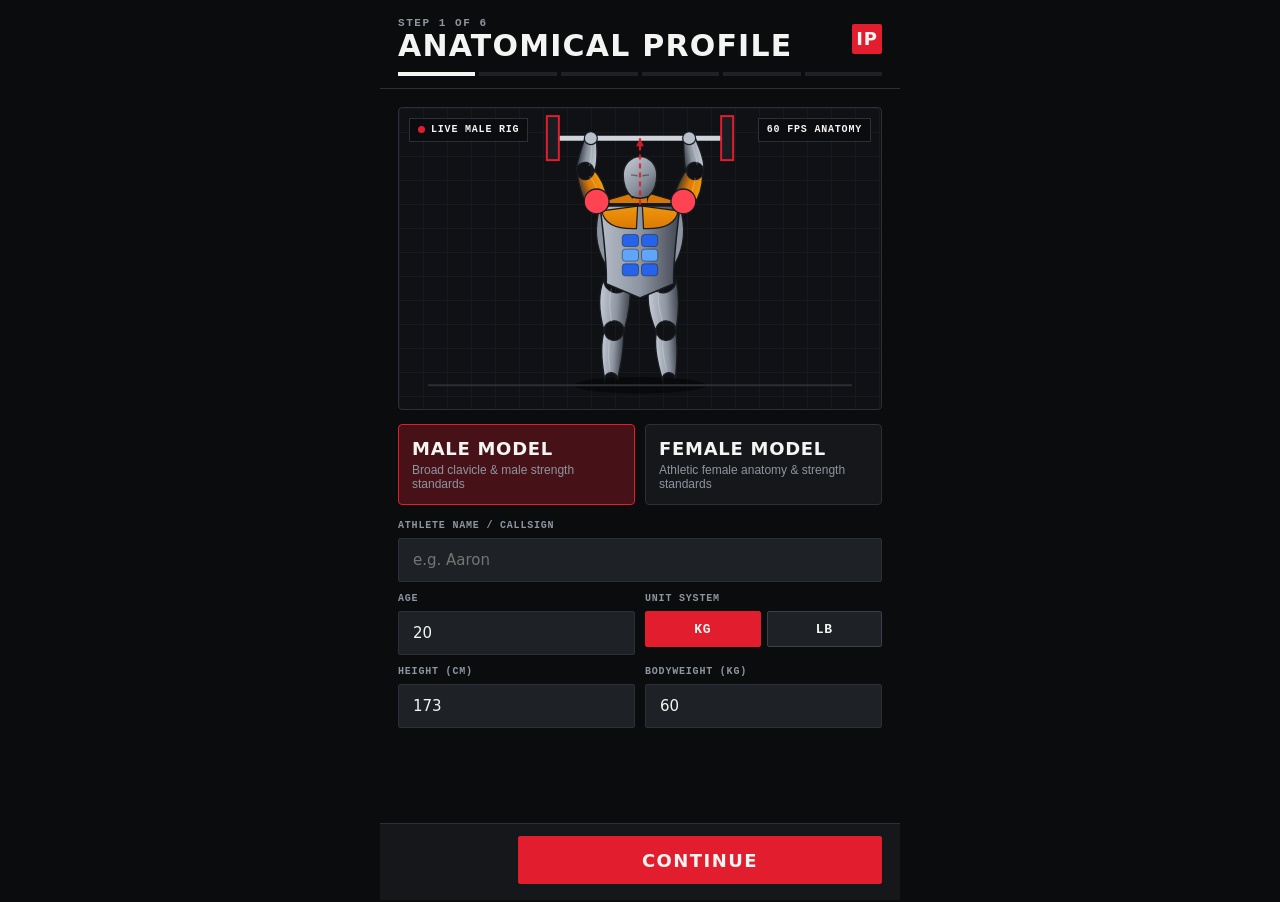
==== assets/www/index.html @ b3e3a9c7 "feat(v1.1.0): add GitHub Releases in-app OTA updater and unified version.json control" ====
<!DOCTYPE html>
<html lang="en">
<head>
  <meta charset="UTF-8" />
  <meta name="viewport" content="width=device-width, initial-scale=1.0, maximum-scale=1.0, user-scalable=no, viewport-fit=cover" />
  <meta name="theme-color" content="#0B0C0E" />
  <title>IronPulse — Strength Tutor &amp; Tracker</title>
  <link rel="stylesheet" href="css/tokens.css" />
  <link rel="stylesheet" href="css/animations.css" />
  <link rel="stylesheet" href="css/app.css" />
</head>
<body>
  <canvas id="fx-canvas"></canvas>

  <div id="pr-banner" class="pr-ignition-banner">
    <span>⚡ NEW PR IGNITED</span>
    <span id="pr-banner-detail" class="mono"></span>
  </div>

  <div id="app-shell">
    <header class="top-bar">
      <div class="brand-lockup">
        <div class="brand-mark">IP</div>
        <div>
          <div class="brand-title">IRONPULSE</div>
          <div class="brand-sub" id="top-discipline-label">CALIBRATING...</div>
        </div>
      </div>
      <div class="top-actions">
        <div class="sex-pill" aria-label="Anatomical Model Toggle">
          <button type="button" id="btn-model-male" class="active">MALE</button>
          <button type="button" id="btn-model-female">FEMALE</button>
        </div>
      </div>
    </header>

    <main id="main-view" class="view-enter"></main>

    <nav class="bottom-dock" aria-label="Primary Navigation">
      <button type="button" class="dock-btn btn-tactile active" data-tab="today">
        <svg viewBox="0 0 24 24"><rect x="3" y="4" width="18" height="17" rx="2"/><line x1="8" y1="2" x2="8" y2="6"/><line x1="16" y1="2" x2="16" y2="6"/><line x1="3" y1="10" x2="21" y2="10"/></svg>
        <span>TODAY</span>
      </button>
      <button type="button" class="dock-btn btn-tactile" data-tab="tutor">
        <svg viewBox="0 0 24 24"><circle cx="12" cy="5" r="2.5"/><path d="M6 10l6-1 6 1"/><path d="M12 9v6l-4 6"/><path d="M12 15l4 6"/></svg>
        <span>TUTOR</span>
      </button>
      <button type="button" class="dock-btn btn-tactile" data-tab="progress">
        <svg viewBox="0 0 24 24"><polyline points="3 17 9 11 13 15 21 7"/><polyline points="15 7 21 7 21 13"/></svg>
        <span>STATS</span>
      </button>
      <button type="button" class="dock-btn btn-tactile" data-tab="profile">
        <svg viewBox="0 0 24 24"><circle cx="12" cy="8" r="4"/><path d="M4 21c1.8-4 5-6 8-6s6.2 2 8 6"/></svg>
        <span>ATHLETE</span>
      </button>
    </nav>
  </div>

  <!-- First-Run 6-Step Athlete Calibration Onboarding -->
  <div id="onboarding-overlay" role="dialog" aria-modal="true">
    <div class="ob-header">
      <div style="display:flex;justify-content:space-between;align-items:center;">
        <div>
          <div class="h-kicker" id="ob-step-kicker">STEP 1 OF 6</div>
          <div class="h-display" id="ob-step-title">ANATOMICAL PROFILE</div>
        </div>
        <div class="brand-mark">IP</div>
      </div>
      <div class="ob-step-bar" id="ob-step-bar"></div>
    </div>
    <div class="ob-content" id="ob-content"></div>
    <div class="ob-footer">
      <button type="button" id="ob-back" class="btn btn-secondary btn-tactile" style="flex:0 0 110px;">BACK</button>
      <button type="button" id="ob-next" class="btn btn-primary btn-tactile" style="flex:1;">CONTINUE</button>
    </div>
  </div>

  <!-- Active Workout Focus Mode Overlay -->
  <div id="active-overlay" class="active-overlay" role="dialog" aria-modal="true">
    <div class="active-topbar">
      <div>
        <div class="h-kicker" id="active-session-kicker">ACTIVE SESSION</div>
        <div class="h-section" id="active-session-title">WORKOUT</div>
      </div>
      <div style="display:flex;align-items:center;gap:8px;">
        <span id="active-clock" class="mono" style="font-size:14px;font-weight:800;color:var(--ink-dim);">00:00</span>
        <button type="button" id="btn-finish-workout" class="btn btn-primary btn-sm btn-tactile">FINISH</button>
        <button type="button" id="btn-close-workout" class="btn btn-ghost btn-sm btn-tactile">EXIT</button>
      </div>
    </div>
    <div class="active-body" id="active-body"></div>
    <div class="rest-bar" id="rest-bar" style="display:none;">
      <div class="rest-progress" id="rest-progress" style="width:100%;"></div>
      <div>
        <div class="h-kicker">REST RECOVERY</div>
        <div id="rest-countdown" class="mono" style="font-size:24px;font-weight:900;color:var(--ink-chalk);">02:00</div>
      </div>
      <div style="display:flex;gap:6px;">
        <button type="button" id="btn-rest-minus" class="btn btn-secondary btn-sm btn-tactile">-15S</button>
        <button type="button" id="btn-rest-plus" class="btn btn-secondary btn-sm btn-tactile">+15S</button>
        <button type="button" id="btn-rest-skip" class="btn btn-primary btn-sm btn-tactile">SKIP</button>
      </div>
    </div>
  </div>

  <!-- Exercise Detail / Swap / Backup Bottom Sheet -->
  <div id="modal-backdrop" class="modal-backdrop" role="dialog" aria-modal="true">
    <div class="sheet-panel">
      <div class="sheet-head">
        <div>
          <div class="h-kicker" id="modal-kicker">TUTOR</div>
          <div class="h-section" id="modal-title">EXERCISE</div>
        </div>
        <button type="button" id="modal-close" class="btn btn-ghost btn-sm btn-tactile">CLOSE</button>
      </div>
      <div class="sheet-body" id="modal-body"></div>
    </div>
  </div>

  <!-- Session Complete Victory Screen -->
  <div id="victory-overlay" class="victory-overlay" role="dialog" aria-modal="true">
    <div class="victory-card">
      <div class="h-kicker" style="color:var(--signal-crimson);">SESSION LOCKED IN</div>
      <div class="h-display" id="victory-title" style="margin:4px 0 12px;">WORKOUT COMPLETE</div>
      <div class="stat-grid-3" id="victory-stats"></div>
      <div id="victory-prs" style="margin-bottom:14px;"></div>
      <button type="button" id="btn-victory-done" class="btn btn-primary btn-full btn-tactile">RETURN TO DASHBOARD</button>
    </div>
  </div>

  <!-- Modular Offline Engine Scripts (Zero External CDN Calls) -->
  <script src="js/data/exercises.js"></script>
  <script src="js/engine/progression.js"></script>
  <script src="js/engine/program-builder.js"></script>
  <script src="js/engine/kinematics.js"></script>
  <script src="js/engine/rig-renderer.js"></script>
  <script src="js/engine/bodymap.js"></script>
  <script src="js/engine/fx-engine.js"></script>
  <script src="js/engine/updater.js"></script>
  <script src="js/db.js"></script>
  <script src="js/app.js"></script>
</body>
</html>
---- assets/www/css/tokens.css ----
:root {
  /* Anti-Slop Flat Industrial Athletic Palette — Zero AI Gradients */
  --bg-iron: #0B0C0E;
  --bg-plate: #15171A;
  --bg-knurl: #1E2126;
  --bg-elevated: #23272E;
  --line-steel: #2B2F36;
  --line-strong: #3B4049;

  --ink-chalk: #F4F4F2;
  --ink-dim: #C7CBD1;
  --ink-slate: #8E95A0;
  --ink-muted: #5F6672;

  --signal-crimson: #E11D2E;
  --signal-crimson-dim: #461217;
  --signal-amber: #D97706;
  --signal-amber-dim: #3D260A;
  --signal-olive: #22C55E;
  --signal-olive-dim: #10331D;
  --signal-cobalt: #2563EB;
  --signal-cobalt-dim: #102145;

  /* Typography */
  --font-display: 'Barlow Condensed', 'Roboto Condensed', 'Arial Narrow', 'DIN Condensed', system-ui, sans-serif;
  --font-body: 'Inter', 'Roboto', system-ui, -apple-system, sans-serif;
  --font-mono: 'JetBrains Mono', 'Roboto Mono', ui-monospace, SFMono-Regular, monospace;

  /* Motion & Layout */
  --ease-spring: cubic-bezier(0.22, 1, 0.36, 1);
  --ease-snap: cubic-bezier(0.34, 1.4, 0.64, 1);
  --radius-xs: 2px;
  --radius-sm: 4px;
  --radius-md: 8px;
  --dock-h: 68px;
  --safe-top: env(safe-area-inset-top, 0px);
  --safe-bottom: env(safe-area-inset-bottom, 0px);
}
---- assets/www/css/animations.css ----
/* Smooth Mobile Transitions, Kinetic Recoil & Hype After-Effects */

@keyframes screenEnter {
  from {
    opacity: 0;
    transform: translate3d(0, 14px, 0);
  }
  to {
    opacity: 1;
    transform: translate3d(0, 0, 0);
  }
}

@keyframes cardStagger {
  from {
    opacity: 0;
    transform: translate3d(0, 12px, 0) scale(0.985);
  }
  to {
    opacity: 1;
    transform: translate3d(0, 0, 0) scale(1);
  }
}

@keyframes sheetSlideUp {
  from {
    transform: translate3d(0, 100%, 0);
  }
  to {
    transform: translate3d(0, 0, 0);
  }
}

@keyframes setStamp {
  0% { transform: scale(1); }
  35% { transform: scale(1.16); background: var(--signal-olive); border-color: var(--signal-olive); }
  100% { transform: scale(1); }
}

@keyframes prShock {
  0% { transform: scale(0.7) rotate(-4deg); opacity: 0; }
  45% { transform: scale(1.12) rotate(1deg); opacity: 1; }
  100% { transform: scale(1) rotate(0deg); opacity: 1; }
}

@keyframes screenRecoil {
  0%, 100% { transform: translate3d(0, 0, 0); }
  20% { transform: translate3d(-3px, 2px, 0); }
  45% { transform: translate3d(3px, -2px, 0); }
  70% { transform: translate3d(-2px, 1px, 0); }
}

@keyframes pulseDot {
  0%, 100% { opacity: 1; transform: scale(1); }
  50% { opacity: 0.45; transform: scale(0.75); }
}

@keyframes stripeMove {
  from { background-position: 0 0; }
  to { background-position: 28px 0; }
}

@keyframes bannerDrop {
  0% { transform: translate3d(-50%, -120%, 0) scale(0.92); opacity: 0; }
  18% { transform: translate3d(-50%, 0, 0) scale(1.03); opacity: 1; }
  26% { transform: translate3d(-50%, 0, 0) scale(1); opacity: 1; }
  84% { transform: translate3d(-50%, 0, 0) scale(1); opacity: 1; }
  100% { transform: translate3d(-50%, -115%, 0) scale(0.95); opacity: 0; }
}

@keyframes victoryPop {
  0% { opacity: 0; transform: scale(0.9) translateY(20px); }
  100% { opacity: 1; transform: scale(1) translateY(0); }
}

.view-enter {
  animation: screenEnter 280ms var(--ease-spring) both;
}

.stagger-item {
  animation: cardStagger 320ms var(--ease-spring) both;
}
.stagger-item:nth-child(2) { animation-delay: 45ms; }
.stagger-item:nth-child(3) { animation-delay: 90ms; }
.stagger-item:nth-child(4) { animation-delay: 135ms; }
.stagger-item:nth-child(5) { animation-delay: 180ms; }
.stagger-item:nth-child(6) { animation-delay: 225ms; }

.recoil-shake {
  animation: screenRecoil 240ms linear;
}

.btn-tactile {
  transition: transform 110ms var(--ease-spring), background-color 140ms ease, border-color 140ms ease;
  -webkit-tap-highlight-color: transparent;
}
.btn-tactile:active {
  transform: scale(0.96);
}

.set-row.just-completed .set-check {
  animation: setStamp 320ms var(--ease-snap);
}

.pr-tag {
  animation: prShock 360ms var(--ease-snap) both;
}

.live-dot {
  animation: pulseDot 1.4s ease-in-out infinite;
}

.pr-ignition-banner {
  position: fixed;
  top: calc(14px + var(--safe-top));
  left: 50%;
  transform: translate3d(-50%, -130%, 0);
  z-index: 950;
  background: var(--signal-amber);
  color: #0B0C0E;
  border: 2px solid var(--ink-chalk);
  padding: 10px 18px;
  font-family: var(--font-display);
  font-size: 20px;
  font-weight: 900;
  letter-spacing: 0.12em;
  text-transform: uppercase;
  white-space: nowrap;
  pointer-events: none;
  display: none;
}
.pr-ignition-banner.active {
  display: flex;
  align-items: center;
  gap: 10px;
  animation: bannerDrop 2200ms var(--ease-spring) forwards;
}

.sheet-panel {
  animation: sheetSlideUp 300ms var(--ease-spring) both;
}

.victory-card {
  animation: victoryPop 380ms var(--ease-spring) both;
}
---- assets/www/css/app.css ----
* {
  box-sizing: border-box;
  margin: 0;
  padding: 0;
  -webkit-tap-highlight-color: transparent;
  user-select: none;
}

input, textarea, select {
  user-select: text;
}

html, body {
  width: 100%;
  height: 100%;
  background: var(--bg-iron);
  color: var(--ink-chalk);
  font-family: var(--font-body);
  font-size: 15px;
  line-height: 1.4;
  overflow: hidden;
  touch-action: manipulation;
}

/* Fullscreen 60 FPS Kinetic FX Overlay */
#fx-canvas {
  position: fixed;
  inset: 0;
  width: 100%;
  height: 100%;
  pointer-events: none;
  z-index: 900;
}

/* App Shell */
#app-shell {
  position: relative;
  width: 100%;
  height: 100%;
  max-width: 520px;
  margin: 0 auto;
  display: flex;
  flex-direction: column;
  background: var(--bg-iron);
  border-left: 1px solid #16181D;
  border-right: 1px solid #16181D;
}

/* Top Telemetry Header */
.top-bar {
  flex: 0 0 auto;
  display: flex;
  align-items: center;
  justify-content: space-between;
  padding: calc(12px + var(--safe-top)) 16px 12px;
  background: var(--bg-iron);
  border-bottom: 1px solid var(--line-steel);
  z-index: 20;
}

.brand-lockup {
  display: flex;
  align-items: center;
  gap: 10px;
}

.brand-mark {
  width: 30px;
  height: 30px;
  background: var(--signal-crimson);
  color: var(--ink-chalk);
  display: grid;
  place-items: center;
  font-family: var(--font-display);
  font-weight: 900;
  font-size: 18px;
  letter-spacing: 0.04em;
  border-radius: var(--radius-xs);
}

.brand-title {
  font-family: var(--font-display);
  font-size: 22px;
  font-weight: 900;
  letter-spacing: 0.08em;
  text-transform: uppercase;
  line-height: 1;
}

.brand-sub {
  font-family: var(--font-mono);
  font-size: 10px;
  color: var(--ink-slate);
  letter-spacing: 0.1em;
  text-transform: uppercase;
  margin-top: 2px;
}

.top-actions {
  display: flex;
  align-items: center;
  gap: 8px;
}

.sex-pill {
  display: inline-flex;
  background: var(--bg-plate);
  border: 1px solid var(--line-steel);
  border-radius: var(--radius-xs);
  overflow: hidden;
}

.sex-pill button {
  background: transparent;
  border: none;
  color: var(--ink-slate);
  font-family: var(--font-mono);
  font-size: 11px;
  font-weight: 700;
  padding: 6px 9px;
  letter-spacing: 0.06em;
  cursor: pointer;
}

.sex-pill button.active {
  background: var(--signal-crimson);
  color: var(--ink-chalk);
}

/* Scrollable Viewport */
#main-view {
  flex: 1 1 auto;
  overflow-y: auto;
  overflow-x: hidden;
  -webkit-overflow-scrolling: touch;
  padding: 16px 16px calc(var(--dock-h) + 28px + var(--safe-bottom));
}

#main-view::-webkit-scrollbar {
  width: 0;
  height: 0;
}

/* Bottom Thumb-Zone Dock */
.bottom-dock {
  position: fixed;
  bottom: 0;
  left: 50%;
  transform: translateX(-50%);
  width: 100%;
  max-width: 520px;
  height: calc(var(--dock-h) + var(--safe-bottom));
  padding-bottom: var(--safe-bottom);
  background: var(--bg-plate);
  border-top: 1px solid var(--line-steel);
  display: grid;
  grid-template-columns: repeat(4, 1fr);
  z-index: 50;
}

.dock-btn {
  background: transparent;
  border: none;
  color: var(--ink-slate);
  display: flex;
  flex-direction: column;
  align-items: center;
  justify-content: center;
  gap: 4px;
  cursor: pointer;
  position: relative;
  font-family: var(--font-mono);
  font-size: 10px;
  font-weight: 700;
  letter-spacing: 0.08em;
  text-transform: uppercase;
}

.dock-btn svg {
  width: 22px;
  height: 22px;
  stroke: currentColor;
  fill: none;
  stroke-width: 2;
}

.dock-btn.active {
  color: var(--ink-chalk);
}

.dock-btn.active::before {
  content: '';
  position: absolute;
  top: 0;
  left: 18%;
  right: 18%;
  height: 3px;
  background: var(--signal-crimson);
}

/* Typography Utilities */
.h-kicker {
  font-family: var(--font-mono);
  font-size: 11px;
  font-weight: 700;
  letter-spacing: 0.14em;
  text-transform: uppercase;
  color: var(--ink-slate);
}

.h-display {
  font-family: var(--font-display);
  font-size: 30px;
  font-weight: 900;
  letter-spacing: 0.04em;
  text-transform: uppercase;
  line-height: 1.02;
}

.h-section {
  font-family: var(--font-display);
  font-size: 20px;
  font-weight: 800;
  letter-spacing: 0.06em;
  text-transform: uppercase;
}

.mono {
  font-family: var(--font-mono);
  font-variant-numeric: tabular-nums;
}

/* Plate Cards */
.plate {
  background: var(--bg-plate);
  border: 1px solid var(--line-steel);
  border-radius: var(--radius-sm);
  padding: 16px;
  margin-bottom: 14px;
}

.plate-crimson {
  border-left: 4px solid var(--signal-crimson);
}

.plate-amber {
  border-left: 4px solid var(--signal-amber);
}

.plate-olive {
  border-left: 4px solid var(--signal-olive);
}

.plate-header {
  display: flex;
  align-items: flex-start;
  justify-content: space-between;
  gap: 12px;
  margin-bottom: 12px;
}

/* Telemetry Stat Strip */
.stat-grid-3 {
  display: grid;
  grid-template-columns: repeat(3, 1fr);
  gap: 8px;
  margin-bottom: 14px;
}

.stat-cell {
  background: var(--bg-knurl);
  border: 1px solid var(--line-steel);
  border-radius: var(--radius-xs);
  padding: 10px;
}

.stat-val {
  font-family: var(--font-mono);
  font-variant-numeric: tabular-nums;
  font-size: 20px;
  font-weight: 800;
  color: var(--ink-chalk);
  line-height: 1.1;
}

.stat-lbl {
  font-family: var(--font-mono);
  font-size: 10px;
  letter-spacing: 0.08em;
  text-transform: uppercase;
  color: var(--ink-slate);
  margin-top: 3px;
}

/* Industrial Buttons */
.btn {
  display: inline-flex;
  align-items: center;
  justify-content: center;
  gap: 8px;
  min-height: 48px;
  padding: 0 18px;
  border-radius: var(--radius-xs);
  border: 1px solid transparent;
  font-family: var(--font-display);
  font-size: 18px;
  font-weight: 800;
  letter-spacing: 0.08em;
  text-transform: uppercase;
  cursor: pointer;
}

.btn-full { width: 100%; }

.btn-primary {
  background: var(--signal-crimson);
  color: var(--ink-chalk);
  border-color: var(--signal-crimson);
}

.btn-secondary {
  background: var(--bg-knurl);
  color: var(--ink-chalk);
  border-color: var(--line-strong);
}

.btn-ghost {
  background: transparent;
  color: var(--ink-slate);
  border-color: var(--line-steel);
}

.btn-sm {
  min-height: 36px;
  padding: 0 12px;
  font-size: 13px;
  font-family: var(--font-mono);
  letter-spacing: 0.05em;
}

/* Badges & Muscle Tags */
.badge-row {
  display: flex;
  flex-wrap: wrap;
  gap: 6px;
}

.badge {
  display: inline-flex;
  align-items: center;
  gap: 5px;
  padding: 3px 8px;
  border-radius: var(--radius-xs);
  font-family: var(--font-mono);
  font-size: 10px;
  font-weight: 700;
  letter-spacing: 0.06em;
  text-transform: uppercase;
  border: 1px solid var(--line-steel);
  background: var(--bg-knurl);
  color: var(--ink-dim);
}

.badge-primary {
  background: var(--signal-crimson-dim);
  border-color: var(--signal-crimson);
  color: #FF8C96;
}

.badge-secondary {
  background: var(--signal-amber-dim);
  border-color: var(--signal-amber);
  color: #FBBF24;
}

.badge-stabilizer {
  background: var(--signal-cobalt-dim);
  border-color: var(--signal-cobalt);
  color: #93C5FD;
}

.badge-olive {
  background: var(--signal-olive-dim);
  border-color: var(--signal-olive);
  color: #86EFAC;
}

/* Animated Tutor Stage */
.tutor-stage {
  position: relative;
  width: 100%;
  background: #0F1115;
  border: 1px solid var(--line-steel);
  border-radius: var(--radius-sm);
  overflow: hidden;
  margin-bottom: 12px;
}

.tutor-canvas-wrap {
  position: relative;
  width: 100%;
  aspect-ratio: 16 / 12;
  background-image:
    linear-gradient(to right, rgba(43, 47, 54, 0.25) 1px, transparent 1px),
    linear-gradient(to bottom, rgba(43, 47, 54, 0.25) 1px, transparent 1px);
  background-size: 24px 24px;
}

.tutor-canvas-wrap canvas {
  width: 100%;
  height: 100%;
  display: block;
}

.stage-hud-top {
  position: absolute;
  top: 10px;
  left: 10px;
  right: 10px;
  display: flex;
  justify-content: space-between;
  align-items: center;
  pointer-events: none;
}

.stage-hud-chip {
  background: rgba(11, 12, 14, 0.88);
  border: 1px solid var(--line-steel);
  padding: 4px 8px;
  font-family: var(--font-mono);
  font-size: 10px;
  font-weight: 700;
  letter-spacing: 0.08em;
  text-transform: uppercase;
  display: inline-flex;
  align-items: center;
  gap: 6px;
}

.phase-dot {
  width: 7px;
  height: 7px;
  border-radius: 50%;
  background: var(--signal-crimson);
}

.tutor-controls {
  display: flex;
  align-items: center;
  justify-content: space-between;
  gap: 8px;
  padding: 10px 12px;
  background: var(--bg-plate);
  border-top: 1px solid var(--line-steel);
}

.speed-group {
  display: inline-flex;
  border: 1px solid var(--line-steel);
  border-radius: var(--radius-xs);
  overflow: hidden;
}

.speed-btn {
  background: var(--bg-knurl);
  border: none;
  border-right: 1px solid var(--line-steel);
  color: var(--ink-slate);
  font-family: var(--font-mono);
  font-size: 11px;
  font-weight: 700;
  padding: 6px 10px;
  cursor: pointer;
}
.speed-btn:last-child { border-right: none; }
.speed-btn.active {
  background: var(--signal-crimson);
  color: var(--ink-chalk);
}

.phase-scrubber {
  padding: 8px 12px 10px;
  background: var(--bg-iron);
  border-top: 1px solid var(--line-steel);
}

.phase-scrubber input[type="range"] {
  width: 100%;
  accent-color: var(--signal-crimson);
  height: 6px;
  cursor: pointer;
}

.phase-labels {
  display: flex;
  justify-content: space-between;
  font-family: var(--font-mono);
  font-size: 9px;
  letter-spacing: 0.08em;
  color: var(--ink-slate);
  text-transform: uppercase;
  margin-top: 4px;
}

/* Horizontal Filter Chips */
.chip-scroller {
  display: flex;
  gap: 8px;
  overflow-x: auto;
  padding-bottom: 10px;
  margin-bottom: 10px;
}
.chip-scroller::-webkit-scrollbar { height: 0; }

.filter-chip {
  flex: 0 0 auto;
  background: var(--bg-plate);
  border: 1px solid var(--line-steel);
  color: var(--ink-slate);
  font-family: var(--font-mono);
  font-size: 11px;
  font-weight: 700;
  letter-spacing: 0.06em;
  text-transform: uppercase;
  padding: 8px 12px;
  border-radius: var(--radius-xs);
  cursor: pointer;
}

.filter-chip.active {
  background: var(--signal-crimson);
  border-color: var(--signal-crimson);
  color: var(--ink-chalk);
}

/* Search Input */
.iron-input {
  width: 100%;
  background: var(--bg-knurl);
  border: 1px solid var(--line-steel);
  border-radius: var(--radius-xs);
  color: var(--ink-chalk);
  padding: 12px 14px;
  font-family: var(--font-body);
  font-size: 15px;
  outline: none;
}
.iron-input:focus {
  border-color: var(--signal-crimson);
}

/* Exercise List Row */
.ex-row {
  display: flex;
  align-items: center;
  justify-content: space-between;
  gap: 12px;
  padding: 13px 14px;
  background: var(--bg-plate);
  border: 1px solid var(--line-steel);
  border-radius: var(--radius-sm);
  margin-bottom: 9px;
  cursor: pointer;
}

.ex-row-title {
  font-family: var(--font-display);
  font-size: 19px;
  font-weight: 800;
  letter-spacing: 0.04em;
  text-transform: uppercase;
  color: var(--ink-chalk);
}

.ex-row-meta {
  font-family: var(--font-mono);
  font-size: 11px;
  color: var(--ink-slate);
  margin-top: 3px;
}

/* Day Pill Strip */
.day-strip {
  display: flex;
  gap: 6px;
  overflow-x: auto;
  margin-bottom: 12px;
  padding-bottom: 4px;
}

.day-pill {
  flex: 0 0 auto;
  min-width: 72px;
  padding: 8px 10px;
  background: var(--bg-knurl);
  border: 1px solid var(--line-steel);
  border-radius: var(--radius-xs);
  text-align: left;
  cursor: pointer;
}

.day-pill.active {
  background: var(--signal-crimson-dim);
  border-color: var(--signal-crimson);
}

.day-pill-num {
  font-family: var(--font-mono);
  font-size: 10px;
  color: var(--ink-slate);
  text-transform: uppercase;
}

.day-pill-name {
  font-family: var(--font-display);
  font-size: 15px;
  font-weight: 800;
  color: var(--ink-chalk);
  text-transform: uppercase;
}

/* Active Workout Logger */
.active-overlay {
  position: fixed;
  inset: 0;
  max-width: 520px;
  margin: 0 auto;
  background: var(--bg-iron);
  z-index: 200;
  display: none;
  flex-direction: column;
}

.active-overlay.open {
  display: flex;
}

.active-topbar {
  flex: 0 0 auto;
  display: flex;
  align-items: center;
  justify-content: space-between;
  padding: calc(12px + var(--safe-top)) 14px 10px;
  background: var(--bg-plate);
  border-bottom: 1px solid var(--line-steel);
}

.active-body {
  flex: 1 1 auto;
  overflow-y: auto;
  padding: 12px 14px 110px;
}

/* Live Tempo Cadence Rail */
.tempo-rail {
  display: grid;
  grid-template-columns: 3fr 1fr 1.2fr 0.8fr;
  gap: 3px;
  margin: 8px 0 12px;
}

.tempo-seg {
  background: var(--bg-knurl);
  border: 1px solid var(--line-steel);
  padding: 5px 4px;
  text-align: center;
  font-family: var(--font-mono);
  font-size: 9px;
  font-weight: 700;
  color: var(--ink-slate);
  letter-spacing: 0.06em;
  transition: background 120ms ease, color 120ms ease;
}

.tempo-seg.active-ecc { background: var(--signal-cobalt); color: var(--ink-chalk); border-color: var(--signal-cobalt); }
.tempo-seg.active-pause { background: var(--signal-amber); color: #0B0C0E; border-color: var(--signal-amber); }
.tempo-seg.active-con { background: var(--signal-crimson); color: var(--ink-chalk); border-color: var(--signal-crimson); }
.tempo-seg.active-top { background: var(--signal-olive); color: #0B0C0E; border-color: var(--signal-olive); }

/* Set Logger Rows */
.set-table-head {
  display: grid;
  grid-template-columns: 38px 1fr 1fr 62px 46px;
  gap: 6px;
  padding: 0 4px 6px;
  font-family: var(--font-mono);
  font-size: 10px;
  color: var(--ink-slate);
  letter-spacing: 0.08em;
  text-transform: uppercase;
}

.set-row {
  display: grid;
  grid-template-columns: 38px 1fr 1fr 62px 46px;
  gap: 6px;
  align-items: center;
  padding: 8px 4px;
  border-top: 1px solid var(--line-steel);
}

.set-row.done {
  background: rgba(34, 197, 94, 0.07);
}

.set-num {
  font-family: var(--font-mono);
  font-size: 13px;
  font-weight: 800;
  text-align: center;
  color: var(--ink-slate);
}
.set-row.warmup .set-num {
  color: var(--signal-amber);
}

.stepper {
  display: flex;
  align-items: center;
  background: var(--bg-knurl);
  border: 1px solid var(--line-steel);
  border-radius: var(--radius-xs);
  overflow: hidden;
  height: 40px;
}

.stepper button {
  width: 28px;
  height: 100%;
  background: #252931;
  border: none;
  color: var(--ink-chalk);
  font-family: var(--font-mono);
  font-size: 16px;
  font-weight: 800;
  cursor: pointer;
}

.stepper input {
  width: 100%;
  min-width: 0;
  background: transparent;
  border: none;
  color: var(--ink-chalk);
  text-align: center;
  font-family: var(--font-mono);
  font-size: 14px;
  font-weight: 800;
  outline: none;
}

.rir-btn {
  height: 40px;
  background: var(--bg-knurl);
  border: 1px solid var(--line-steel);
  border-radius: var(--radius-xs);
  color: var(--ink-dim);
  font-family: var(--font-mono);
  font-size: 11px;
  font-weight: 700;
  cursor: pointer;
}

.set-check {
  width: 44px;
  height: 40px;
  background: var(--bg-knurl);
  border: 1px solid var(--line-strong);
  border-radius: var(--radius-xs);
  color: var(--ink-slate);
  font-size: 18px;
  font-weight: 900;
  cursor: pointer;
  display: grid;
  place-items: center;
}

.set-row.done .set-check {
  background: var(--signal-olive);
  border-color: var(--signal-olive);
  color: #0B0C0E;
}

/* Sticky Rest Timer Dock */
.rest-bar {
  position: fixed;
  bottom: 0;
  left: 50%;
  transform: translateX(-50%);
  width: 100%;
  max-width: 520px;
  background: var(--bg-plate);
  border-top: 2px solid var(--signal-crimson);
  padding: 12px 16px calc(12px + var(--safe-bottom));
  display: flex;
  align-items: center;
  justify-content: space-between;
  gap: 10px;
  z-index: 250;
}

.rest-progress {
  position: absolute;
  top: 0;
  left: 0;
  height: 3px;
  background: var(--signal-crimson);
  transition: width 250ms linear;
}

/* Onboarding Fullscreen Overlay */
#onboarding-overlay {
  position: fixed;
  inset: 0;
  max-width: 520px;
  margin: 0 auto;
  background: var(--bg-iron);
  z-index: 500;
  display: none;
  flex-direction: column;
}

#onboarding-overlay.open {
  display: flex;
}

.ob-header {
  padding: calc(16px + var(--safe-top)) 18px 12px;
  border-bottom: 1px solid var(--line-steel);
}

.ob-step-bar {
  display: grid;
  grid-template-columns: repeat(6, 1fr);
  gap: 4px;
  margin-top: 10px;
}

.ob-step-seg {
  height: 4px;
  background: var(--bg-knurl);
}
.ob-step-seg.done { background: var(--signal-crimson); }
.ob-step-seg.current { background: var(--ink-chalk); }

.ob-content {
  flex: 1 1 auto;
  overflow-y: auto;
  padding: 18px;
}

.ob-footer {
  padding: 12px 18px calc(16px + var(--safe-bottom));
  border-top: 1px solid var(--line-steel);
  background: var(--bg-plate);
  display: flex;
  gap: 10px;
}

.option-grid {
  display: grid;
  grid-template-columns: 1fr 1fr;
  gap: 10px;
}

.option-grid.single {
  grid-template-columns: 1fr;
}

.option-card {
  background: var(--bg-plate);
  border: 1px solid var(--line-steel);
  border-radius: var(--radius-sm);
  padding: 13px;
  text-align: left;
  cursor: pointer;
  transition: border-color 140ms ease, background-color 140ms ease;
}

.option-card.selected {
  background: var(--signal-crimson-dim);
  border-color: var(--signal-crimson);
}

.option-card-title {
  font-family: var(--font-display);
  font-size: 18px;
  font-weight: 800;
  letter-spacing: 0.04em;
  text-transform: uppercase;
  color: var(--ink-chalk);
}

.option-card-sub {
  font-size: 12px;
  color: var(--ink-slate);
  margin-top: 4px;
}

/* Modal Sheet */
.modal-backdrop {
  position: fixed;
  inset: 0;
  background: rgba(0, 0, 0, 0.78);
  z-index: 400;
  display: none;
  align-items: flex-end;
  justify-content: center;
}

.modal-backdrop.open {
  display: flex;
}

.sheet-panel {
  width: 100%;
  max-width: 520px;
  max-height: 88vh;
  background: var(--bg-plate);
  border-top: 2px solid var(--signal-crimson);
  border-radius: 10px 10px 0 0;
  display: flex;
  flex-direction: column;
  overflow: hidden;
}

.sheet-head {
  display: flex;
  align-items: center;
  justify-content: space-between;
  padding: 14px 16px;
  border-bottom: 1px solid var(--line-steel);
}

.sheet-body {
  padding: 16px;
  overflow-y: auto;
  padding-bottom: calc(24px + var(--safe-bottom));
}

/* Form Doctor Table */
.cue-list {
  list-style: none;
  display: flex;
  flex-direction: column;
  gap: 8px;
}

.cue-item {
  display: flex;
  gap: 10px;
  background: var(--bg-knurl);
  border: 1px solid var(--line-steel);
  padding: 10px;
  font-size: 13px;
}

.cue-num {
  flex: 0 0 22px;
  height: 22px;
  background: var(--signal-crimson);
  color: var(--ink-chalk);
  font-family: var(--font-mono);
  font-size: 11px;
  font-weight: 800;
  display: grid;
  place-items: center;
}

.mistake-box {
  background: var(--bg-knurl);
  border: 1px solid var(--line-steel);
  padding: 10px;
  margin-bottom: 8px;
  font-size: 13px;
}

.mistake-bad { color: #FF8C96; font-weight: 700; }
.mistake-fix { color: #86EFAC; margin-top: 4px; }

/* Body Map Container */
.bodymap-wrap {
  display: grid;
  grid-template-columns: 1fr 1fr;
  gap: 10px;
  background: #0F1115;
  border: 1px solid var(--line-steel);
  padding: 10px;
  border-radius: var(--radius-sm);
}

.bodymap-panel {
  text-align: center;
}

.bodymap-panel canvas {
  width: 100%;
  height: auto;
  display: block;
  cursor: pointer;
}

/* Victory Modal */
.victory-overlay {
  position: fixed;
  inset: 0;
  background: rgba(11, 12, 14, 0.94);
  z-index: 600;
  display: none;
  align-items: center;
  justify-content: center;
  padding: 20px;
}

.victory-overlay.open {
  display: flex;
}

.victory-card {
  width: 100%;
  max-width: 440px;
  background: var(--bg-plate);
  border: 2px solid var(--signal-crimson);
  padding: 22px;
}

.form-grid-2 {
  display: grid;
  grid-template-columns: 1fr 1fr;
  gap: 10px;
  margin-top: 10px;
}

.field-label {
  display: block;
  font-family: var(--font-mono);
  font-size: 10px;
  font-weight: 700;
  letter-spacing: 0.08em;
  text-transform: uppercase;
  color: var(--ink-slate);
  margin-bottom: 5px;
}
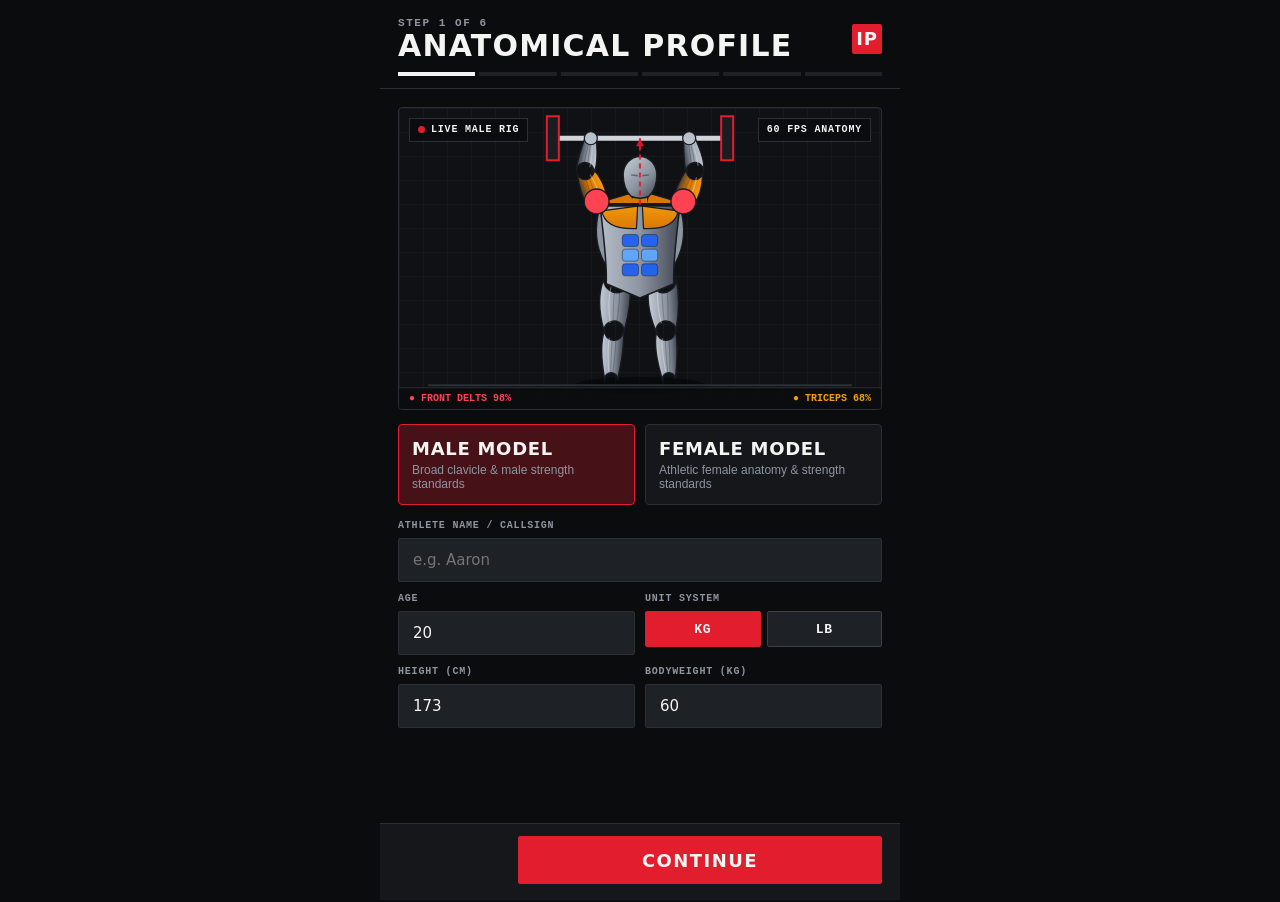
==== commit bc38ada8: "feat(v1.2.0): studio ecorche anatomy, 1RM & tape charts, split editor, tempo beep & home widget" ====
--- a/assets/www/index.html
+++ b/assets/www/index.html
@@ -135,6 +135,7 @@
   <script src="js/engine/kinematics.js"></script>
   <script src="js/engine/rig-renderer.js"></script>
   <script src="js/engine/bodymap.js"></script>
+  <script src="js/engine/charts.js"></script>
   <script src="js/engine/fx-engine.js"></script>
   <script src="js/engine/updater.js"></script>
   <script src="js/db.js"></script>
--- a/assets/www/css/app.css
+++ b/assets/www/css/app.css
@@ -1041,3 +1041,44 @@
   color: var(--ink-slate);
   margin-bottom: 5px;
 }
+
+
+/* v1.2.0 Analytics Charts & Split Editor */
+.chart-box {
+  width: 100%;
+  height: 165px;
+  border: 1px solid var(--line-steel);
+  border-radius: var(--radius-xs);
+  overflow: hidden;
+  background: #0F1115;
+}
+.chart-box canvas {
+  width: 100%;
+  height: 100%;
+  display: block;
+}
+.iron-select {
+  width: 100%;
+  background: var(--bg-knurl);
+  border: 1px solid var(--line-steel);
+  border-radius: var(--radius-xs);
+  color: var(--ink-chalk);
+  padding: 9px 10px;
+  font-family: var(--font-mono);
+  font-size: 12px;
+  font-weight: 700;
+  outline: none;
+}
+.iron-select:focus {
+  border-color: var(--signal-crimson);
+}
+.split-edit-row {
+  display: flex;
+  align-items: center;
+  justify-content: space-between;
+  gap: 8px;
+  padding: 10px;
+  background: var(--bg-knurl);
+  border: 1px solid var(--line-steel);
+  margin-bottom: 8px;
+}
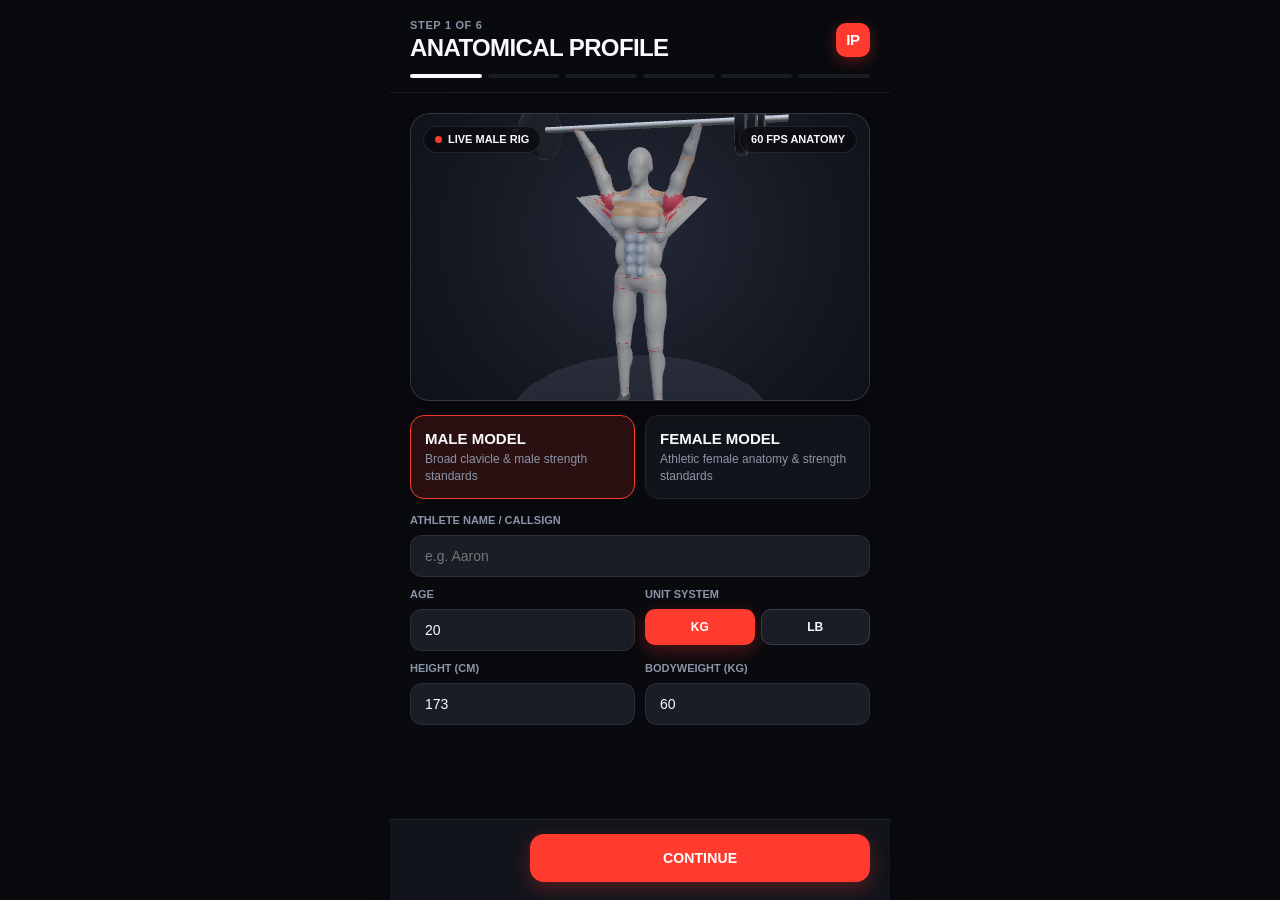
==== commit 9e6caada: "release(v2.0.0): IronPulse v2.0.0 build" ====
--- a/assets/www/index.html
+++ b/assets/www/index.html
@@ -132,7 +132,11 @@
   <script src="js/data/exercises.js"></script>
   <script src="js/engine/progression.js"></script>
   <script src="js/engine/program-builder.js"></script>
+  <script src="js/data/mesh-male.js"></script>
+  <script src="js/data/mesh-female.js"></script>
   <script src="js/engine/kinematics.js"></script>
+  <script src="js/engine/kinematics-3d.js"></script>
+  <script src="js/engine/webgl-3d.js"></script>
   <script src="js/engine/rig-renderer.js"></script>
   <script src="js/engine/bodymap.js"></script>
   <script src="js/engine/charts.js"></script>
--- a/assets/www/css/tokens.css
+++ b/assets/www/css/tokens.css
@@ -1,38 +1,43 @@
 :root {
-  /* Anti-Slop Flat Industrial Athletic Palette — Zero AI Gradients */
-  --bg-iron: #0B0C0E;
-  --bg-plate: #15171A;
-  --bg-knurl: #1E2126;
-  --bg-elevated: #23272E;
-  --line-steel: #2B2F36;
-  --line-strong: #3B4049;
+  /* Premium Dark-Mode Fitness SaaS Palette (Hevy / Fitbod / Ladder / WHOOP inspired) */
+  --bg-iron: #090A0E;
+  --bg-plate: #12141B;
+  --bg-knurl: #1A1D26;
+  --bg-elevated: #222633;
+  --line-steel: rgba(255, 255, 255, 0.075);
+  --line-strong: rgba(255, 255, 255, 0.14);
 
-  --ink-chalk: #F4F4F2;
-  --ink-dim: #C7CBD1;
-  --ink-slate: #8E95A0;
-  --ink-muted: #5F6672;
+  --ink-chalk: #F8FAFC;
+  --ink-dim: #CBD5E1;
+  --ink-slate: #8B95A7;
+  --ink-muted: #5C6578;
 
-  --signal-crimson: #E11D2E;
-  --signal-crimson-dim: #461217;
-  --signal-amber: #D97706;
-  --signal-amber-dim: #3D260A;
-  --signal-olive: #22C55E;
-  --signal-olive-dim: #10331D;
-  --signal-cobalt: #2563EB;
-  --signal-cobalt-dim: #102145;
+  /* Restrained, High-Contrast Semantic Accents */
+  --signal-crimson: #FF3B30;
+  --signal-crimson-hover: #FF5147;
+  --signal-crimson-dim: rgba(255, 59, 48, 0.14);
+  --signal-amber: #F59E0B;
+  --signal-amber-dim: rgba(245, 158, 11, 0.14);
+  --signal-olive: #10B981;
+  --signal-olive-dim: rgba(16, 185, 129, 0.14);
+  --signal-cobalt: #3B82F6;
+  --signal-cobalt-dim: rgba(59, 130, 246, 0.14);
 
-  /* Typography */
-  --font-display: 'Barlow Condensed', 'Roboto Condensed', 'Arial Narrow', 'DIN Condensed', system-ui, sans-serif;
-  --font-body: 'Inter', 'Roboto', system-ui, -apple-system, sans-serif;
-  --font-mono: 'JetBrains Mono', 'Roboto Mono', ui-monospace, SFMono-Regular, monospace;
+  /* Clean Modern SaaS Typography (Humanist Sans + Tabular Numerals) */
+  --font-display: 'Plus Jakarta Sans', 'Inter', -apple-system, BlinkMacSystemFont, 'Segoe UI', Roboto, sans-serif;
+  --font-body: 'Inter', -apple-system, BlinkMacSystemFont, 'Segoe UI', Roboto, sans-serif;
+  --font-mono: 'JetBrains Mono', 'SF Mono', 'Roboto Mono', ui-monospace, monospace;
 
-  /* Motion & Layout */
+  /* Motion & Premium Geometry */
   --ease-spring: cubic-bezier(0.22, 1, 0.36, 1);
-  --ease-snap: cubic-bezier(0.34, 1.4, 0.64, 1);
-  --radius-xs: 2px;
-  --radius-sm: 4px;
-  --radius-md: 8px;
-  --dock-h: 68px;
+  --ease-snap: cubic-bezier(0.34, 1.35, 0.64, 1);
+  --radius-xs: 8px;
+  --radius-sm: 14px;
+  --radius-md: 20px;
+  --radius-pill: 999px;
+  --shadow-card: 0 8px 24px rgba(0, 0, 0, 0.28);
+  --shadow-float: 0 14px 36px rgba(0, 0, 0, 0.48);
+  --dock-h: 72px;
   --safe-top: env(safe-area-inset-top, 0px);
   --safe-bottom: env(safe-area-inset-bottom, 0px);
 }
--- a/assets/www/css/app.css
+++ b/assets/www/css/app.css
@@ -17,12 +17,12 @@
   color: var(--ink-chalk);
   font-family: var(--font-body);
   font-size: 15px;
-  line-height: 1.4;
+  line-height: 1.45;
+  -webkit-font-smoothing: antialiased;
   overflow: hidden;
   touch-action: manipulation;
 }
 
-/* Fullscreen 60 FPS Kinetic FX Overlay */
 #fx-canvas {
   position: fixed;
   inset: 0;
@@ -32,28 +32,27 @@
   z-index: 900;
 }
 
-/* App Shell */
 #app-shell {
   position: relative;
   width: 100%;
   height: 100%;
-  max-width: 520px;
+  max-width: 500px;
   margin: 0 auto;
   display: flex;
   flex-direction: column;
   background: var(--bg-iron);
-  border-left: 1px solid #16181D;
-  border-right: 1px solid #16181D;
-}
-
-/* Top Telemetry Header */
+}
+
+/* Clean SaaS Header */
 .top-bar {
   flex: 0 0 auto;
   display: flex;
   align-items: center;
   justify-content: space-between;
-  padding: calc(12px + var(--safe-top)) 16px 12px;
-  background: var(--bg-iron);
+  padding: calc(14px + var(--safe-top)) 18px 12px;
+  background: rgba(9, 10, 14, 0.88);
+  backdrop-filter: blur(16px);
+  -webkit-backdrop-filter: blur(16px);
   border-bottom: 1px solid var(--line-steel);
   z-index: 20;
 }
@@ -61,39 +60,40 @@
 .brand-lockup {
   display: flex;
   align-items: center;
-  gap: 10px;
+  gap: 11px;
 }
 
 .brand-mark {
-  width: 30px;
-  height: 30px;
+  width: 34px;
+  height: 34px;
   background: var(--signal-crimson);
-  color: var(--ink-chalk);
+  color: #FFFFFF;
   display: grid;
   place-items: center;
   font-family: var(--font-display);
-  font-weight: 900;
-  font-size: 18px;
-  letter-spacing: 0.04em;
-  border-radius: var(--radius-xs);
+  font-weight: 800;
+  font-size: 15px;
+  letter-spacing: -0.02em;
+  border-radius: 10px;
+  box-shadow: 0 4px 14px rgba(255, 59, 48, 0.32);
 }
 
 .brand-title {
   font-family: var(--font-display);
-  font-size: 22px;
-  font-weight: 900;
-  letter-spacing: 0.08em;
-  text-transform: uppercase;
-  line-height: 1;
+  font-size: 18px;
+  font-weight: 800;
+  letter-spacing: -0.02em;
+  color: var(--ink-chalk);
+  line-height: 1.1;
 }
 
 .brand-sub {
-  font-family: var(--font-mono);
-  font-size: 10px;
-  color: var(--ink-slate);
-  letter-spacing: 0.1em;
-  text-transform: uppercase;
-  margin-top: 2px;
+  font-family: var(--font-body);
+  font-size: 11px;
+  font-weight: 600;
+  color: var(--ink-slate);
+  letter-spacing: 0.02em;
+  margin-top: 1px;
 }
 
 .top-actions {
@@ -106,34 +106,36 @@
   display: inline-flex;
   background: var(--bg-plate);
   border: 1px solid var(--line-steel);
-  border-radius: var(--radius-xs);
-  overflow: hidden;
+  border-radius: var(--radius-pill);
+  padding: 3px;
 }
 
 .sex-pill button {
   background: transparent;
   border: none;
   color: var(--ink-slate);
-  font-family: var(--font-mono);
+  font-family: var(--font-body);
   font-size: 11px;
   font-weight: 700;
-  padding: 6px 9px;
-  letter-spacing: 0.06em;
-  cursor: pointer;
+  padding: 5px 11px;
+  border-radius: var(--radius-pill);
+  cursor: pointer;
+  transition: all 180ms var(--ease-spring);
 }
 
 .sex-pill button.active {
-  background: var(--signal-crimson);
-  color: var(--ink-chalk);
-}
-
-/* Scrollable Viewport */
+  background: var(--bg-elevated);
+  color: var(--ink-chalk);
+  box-shadow: 0 2px 8px rgba(0, 0, 0, 0.35);
+}
+
+/* Main Scrollable Canvas */
 #main-view {
   flex: 1 1 auto;
   overflow-y: auto;
   overflow-x: hidden;
   -webkit-overflow-scrolling: touch;
-  padding: 16px 16px calc(var(--dock-h) + 28px + var(--safe-bottom));
+  padding: 16px 16px calc(var(--dock-h) + 34px + var(--safe-bottom));
 }
 
 #main-view::-webkit-scrollbar {
@@ -141,18 +143,22 @@
   height: 0;
 }
 
-/* Bottom Thumb-Zone Dock */
+/* Floating Premium Bottom Navigation Pill */
 .bottom-dock {
   position: fixed;
-  bottom: 0;
+  bottom: calc(12px + var(--safe-bottom));
   left: 50%;
   transform: translateX(-50%);
-  width: 100%;
-  max-width: 520px;
-  height: calc(var(--dock-h) + var(--safe-bottom));
-  padding-bottom: var(--safe-bottom);
-  background: var(--bg-plate);
-  border-top: 1px solid var(--line-steel);
+  width: calc(100% - 28px);
+  max-width: 472px;
+  height: 62px;
+  padding: 0 6px;
+  background: rgba(18, 20, 27, 0.92);
+  backdrop-filter: blur(18px);
+  -webkit-backdrop-filter: blur(18px);
+  border: 1px solid var(--line-strong);
+  border-radius: 22px;
+  box-shadow: var(--shadow-float);
   display: grid;
   grid-template-columns: repeat(4, 1fr);
   z-index: 50;
@@ -166,63 +172,62 @@
   flex-direction: column;
   align-items: center;
   justify-content: center;
-  gap: 4px;
+  gap: 3px;
   cursor: pointer;
   position: relative;
-  font-family: var(--font-mono);
+  font-family: var(--font-body);
   font-size: 10px;
   font-weight: 700;
-  letter-spacing: 0.08em;
-  text-transform: uppercase;
+  letter-spacing: 0.02em;
+  border-radius: 16px;
+  margin: 5px 3px;
+  transition: color 160ms ease, background-color 160ms ease;
 }
 
 .dock-btn svg {
-  width: 22px;
-  height: 22px;
+  width: 20px;
+  height: 20px;
   stroke: currentColor;
   fill: none;
   stroke-width: 2;
+  stroke-linecap: round;
+  stroke-linejoin: round;
 }
 
 .dock-btn.active {
   color: var(--ink-chalk);
-}
-
-.dock-btn.active::before {
-  content: '';
-  position: absolute;
-  top: 0;
-  left: 18%;
-  right: 18%;
-  height: 3px;
-  background: var(--signal-crimson);
-}
-
-/* Typography Utilities */
+  background: rgba(255, 59, 48, 0.14);
+}
+
+.dock-btn.active svg {
+  stroke: var(--signal-crimson);
+}
+
+/* Typography Hierarchy */
 .h-kicker {
-  font-family: var(--font-mono);
+  font-family: var(--font-body);
   font-size: 11px;
   font-weight: 700;
-  letter-spacing: 0.14em;
+  letter-spacing: 0.06em;
   text-transform: uppercase;
   color: var(--ink-slate);
 }
 
 .h-display {
   font-family: var(--font-display);
-  font-size: 30px;
-  font-weight: 900;
-  letter-spacing: 0.04em;
-  text-transform: uppercase;
-  line-height: 1.02;
+  font-size: 24px;
+  font-weight: 800;
+  letter-spacing: -0.025em;
+  color: var(--ink-chalk);
+  line-height: 1.15;
 }
 
 .h-section {
   font-family: var(--font-display);
-  font-size: 20px;
-  font-weight: 800;
-  letter-spacing: 0.06em;
-  text-transform: uppercase;
+  font-size: 17px;
+  font-weight: 700;
+  letter-spacing: -0.015em;
+  color: var(--ink-chalk);
 }
 
 .mono {
@@ -230,25 +235,28 @@
   font-variant-numeric: tabular-nums;
 }
 
-/* Plate Cards */
+/* Soft Elevated SaaS Cards */
 .plate {
   background: var(--bg-plate);
   border: 1px solid var(--line-steel);
-  border-radius: var(--radius-sm);
-  padding: 16px;
+  border-radius: var(--radius-md);
+  padding: 18px;
   margin-bottom: 14px;
+  box-shadow: var(--shadow-card);
 }
 
 .plate-crimson {
-  border-left: 4px solid var(--signal-crimson);
+  border-color: rgba(255, 59, 48, 0.28);
+  background: linear-gradient(180deg, rgba(255, 59, 48, 0.07) 0%, var(--bg-plate) 52%);
 }
 
 .plate-amber {
-  border-left: 4px solid var(--signal-amber);
+  border-color: rgba(245, 158, 11, 0.30);
+  background: linear-gradient(180deg, rgba(245, 158, 11, 0.08) 0%, var(--bg-plate) 55%);
 }
 
 .plate-olive {
-  border-left: 4px solid var(--signal-olive);
+  border-color: rgba(16, 185, 129, 0.28);
 }
 
 .plate-header {
@@ -256,57 +264,59 @@
   align-items: flex-start;
   justify-content: space-between;
   gap: 12px;
-  margin-bottom: 12px;
-}
-
-/* Telemetry Stat Strip */
+  margin-bottom: 14px;
+}
+
+/* Stat Tiles */
 .stat-grid-3 {
   display: grid;
   grid-template-columns: repeat(3, 1fr);
-  gap: 8px;
+  gap: 10px;
   margin-bottom: 14px;
 }
 
 .stat-cell {
+  background: var(--bg-plate);
+  border: 1px solid var(--line-steel);
+  border-radius: var(--radius-sm);
+  padding: 13px 12px;
+}
+
+.plate .stat-cell {
   background: var(--bg-knurl);
-  border: 1px solid var(--line-steel);
-  border-radius: var(--radius-xs);
-  padding: 10px;
 }
 
 .stat-val {
   font-family: var(--font-mono);
   font-variant-numeric: tabular-nums;
   font-size: 20px;
-  font-weight: 800;
-  color: var(--ink-chalk);
-  line-height: 1.1;
+  font-weight: 700;
+  color: var(--ink-chalk);
+  line-height: 1.15;
 }
 
 .stat-lbl {
-  font-family: var(--font-mono);
-  font-size: 10px;
-  letter-spacing: 0.08em;
-  text-transform: uppercase;
-  color: var(--ink-slate);
-  margin-top: 3px;
-}
-
-/* Industrial Buttons */
+  font-family: var(--font-body);
+  font-size: 11px;
+  font-weight: 600;
+  color: var(--ink-slate);
+  margin-top: 4px;
+}
+
+/* Refined Rounded Buttons */
 .btn {
   display: inline-flex;
   align-items: center;
   justify-content: center;
   gap: 8px;
   min-height: 48px;
-  padding: 0 18px;
-  border-radius: var(--radius-xs);
+  padding: 0 20px;
+  border-radius: var(--radius-sm);
   border: 1px solid transparent;
-  font-family: var(--font-display);
-  font-size: 18px;
-  font-weight: 800;
-  letter-spacing: 0.08em;
-  text-transform: uppercase;
+  font-family: var(--font-body);
+  font-size: 14px;
+  font-weight: 700;
+  letter-spacing: 0.01em;
   cursor: pointer;
 }
 
@@ -314,8 +324,8 @@
 
 .btn-primary {
   background: var(--signal-crimson);
-  color: var(--ink-chalk);
-  border-color: var(--signal-crimson);
+  color: #FFFFFF;
+  box-shadow: 0 6px 18px rgba(255, 59, 48, 0.28);
 }
 
 .btn-secondary {
@@ -325,20 +335,20 @@
 }
 
 .btn-ghost {
-  background: transparent;
-  color: var(--ink-slate);
+  background: rgba(255, 255, 255, 0.04);
+  color: var(--ink-dim);
   border-color: var(--line-steel);
 }
 
 .btn-sm {
   min-height: 36px;
-  padding: 0 12px;
-  font-size: 13px;
-  font-family: var(--font-mono);
-  letter-spacing: 0.05em;
-}
-
-/* Badges & Muscle Tags */
+  padding: 0 13px;
+  font-size: 12px;
+  font-weight: 700;
+  border-radius: 10px;
+}
+
+/* Soft Pill Badges (No Harsh Colored Boxes) */
 .badge-row {
   display: flex;
   flex-wrap: wrap;
@@ -349,61 +359,57 @@
   display: inline-flex;
   align-items: center;
   gap: 5px;
-  padding: 3px 8px;
-  border-radius: var(--radius-xs);
-  font-family: var(--font-mono);
-  font-size: 10px;
-  font-weight: 700;
-  letter-spacing: 0.06em;
-  text-transform: uppercase;
-  border: 1px solid var(--line-steel);
+  padding: 4px 10px;
+  border-radius: var(--radius-pill);
+  font-family: var(--font-body);
+  font-size: 11px;
+  font-weight: 600;
   background: var(--bg-knurl);
   color: var(--ink-dim);
+  border: 1px solid var(--line-steel);
 }
 
 .badge-primary {
   background: var(--signal-crimson-dim);
-  border-color: var(--signal-crimson);
-  color: #FF8C96;
+  border-color: rgba(255, 59, 48, 0.28);
+  color: #FF8A84;
 }
 
 .badge-secondary {
   background: var(--signal-amber-dim);
-  border-color: var(--signal-amber);
-  color: #FBBF24;
+  border-color: rgba(245, 158, 11, 0.28);
+  color: #FCD34D;
 }
 
 .badge-stabilizer {
-  background: var(--signal-cobalt-dim);
-  border-color: var(--signal-cobalt);
-  color: #93C5FD;
+  background: rgba(255, 255, 255, 0.05);
+  border-color: var(--line-steel);
+  color: var(--ink-slate);
 }
 
 .badge-olive {
   background: var(--signal-olive-dim);
-  border-color: var(--signal-olive);
-  color: #86EFAC;
-}
-
-/* Animated Tutor Stage */
+  border-color: rgba(16, 185, 129, 0.28);
+  color: #6EE7B7;
+}
+
+/* Studio Animated Tutor Stage */
 .tutor-stage {
   position: relative;
   width: 100%;
-  background: #0F1115;
-  border: 1px solid var(--line-steel);
-  border-radius: var(--radius-sm);
+  background: #141720;
+  border: 1px solid var(--line-strong);
+  border-radius: var(--radius-md);
   overflow: hidden;
-  margin-bottom: 12px;
+  margin-bottom: 14px;
+  box-shadow: var(--shadow-card);
 }
 
 .tutor-canvas-wrap {
   position: relative;
   width: 100%;
   aspect-ratio: 16 / 12;
-  background-image:
-    linear-gradient(to right, rgba(43, 47, 54, 0.25) 1px, transparent 1px),
-    linear-gradient(to bottom, rgba(43, 47, 54, 0.25) 1px, transparent 1px);
-  background-size: 24px 24px;
+  background: radial-gradient(circle at 50% 42%, #232836 0%, #141720 68%, #0F1118 100%);
 }
 
 .tutor-canvas-wrap canvas {
@@ -414,9 +420,9 @@
 
 .stage-hud-top {
   position: absolute;
-  top: 10px;
-  left: 10px;
-  right: 10px;
+  top: 12px;
+  left: 12px;
+  right: 12px;
   display: flex;
   justify-content: space-between;
   align-items: center;
@@ -424,14 +430,16 @@
 }
 
 .stage-hud-chip {
-  background: rgba(11, 12, 14, 0.88);
-  border: 1px solid var(--line-steel);
-  padding: 4px 8px;
-  font-family: var(--font-mono);
-  font-size: 10px;
-  font-weight: 700;
-  letter-spacing: 0.08em;
-  text-transform: uppercase;
+  background: rgba(9, 10, 14, 0.72);
+  backdrop-filter: blur(8px);
+  -webkit-backdrop-filter: blur(8px);
+  border: 1px solid rgba(255, 255, 255, 0.10);
+  border-radius: var(--radius-pill);
+  padding: 5px 11px;
+  font-family: var(--font-body);
+  font-size: 11px;
+  font-weight: 700;
+  color: var(--ink-chalk);
   display: inline-flex;
   align-items: center;
   gap: 6px;
@@ -449,60 +457,58 @@
   align-items: center;
   justify-content: space-between;
   gap: 8px;
-  padding: 10px 12px;
+  padding: 10px 14px;
   background: var(--bg-plate);
   border-top: 1px solid var(--line-steel);
 }
 
 .speed-group {
   display: inline-flex;
-  border: 1px solid var(--line-steel);
-  border-radius: var(--radius-xs);
-  overflow: hidden;
+  background: var(--bg-knurl);
+  border: 1px solid var(--line-steel);
+  border-radius: var(--radius-pill);
+  padding: 2px;
 }
 
 .speed-btn {
-  background: var(--bg-knurl);
+  background: transparent;
   border: none;
-  border-right: 1px solid var(--line-steel);
   color: var(--ink-slate);
   font-family: var(--font-mono);
   font-size: 11px;
   font-weight: 700;
-  padding: 6px 10px;
-  cursor: pointer;
-}
-.speed-btn:last-child { border-right: none; }
+  padding: 5px 11px;
+  border-radius: var(--radius-pill);
+  cursor: pointer;
+}
 .speed-btn.active {
   background: var(--signal-crimson);
-  color: var(--ink-chalk);
+  color: #FFFFFF;
 }
 
 .phase-scrubber {
-  padding: 8px 12px 10px;
-  background: var(--bg-iron);
-  border-top: 1px solid var(--line-steel);
+  padding: 8px 14px 12px;
+  background: var(--bg-plate);
 }
 
 .phase-scrubber input[type="range"] {
   width: 100%;
   accent-color: var(--signal-crimson);
-  height: 6px;
+  height: 5px;
   cursor: pointer;
 }
 
 .phase-labels {
   display: flex;
   justify-content: space-between;
-  font-family: var(--font-mono);
-  font-size: 9px;
-  letter-spacing: 0.08em;
-  color: var(--ink-slate);
-  text-transform: uppercase;
-  margin-top: 4px;
-}
-
-/* Horizontal Filter Chips */
+  font-family: var(--font-body);
+  font-size: 10px;
+  font-weight: 600;
+  color: var(--ink-slate);
+  margin-top: 5px;
+}
+
+/* Horizontal Filter Pills */
 .chip-scroller {
   display: flex;
   gap: 8px;
@@ -517,58 +523,57 @@
   background: var(--bg-plate);
   border: 1px solid var(--line-steel);
   color: var(--ink-slate);
-  font-family: var(--font-mono);
-  font-size: 11px;
-  font-weight: 700;
-  letter-spacing: 0.06em;
-  text-transform: uppercase;
-  padding: 8px 12px;
-  border-radius: var(--radius-xs);
-  cursor: pointer;
+  font-family: var(--font-body);
+  font-size: 12px;
+  font-weight: 600;
+  padding: 7px 14px;
+  border-radius: var(--radius-pill);
+  cursor: pointer;
+  transition: all 150ms ease;
 }
 
 .filter-chip.active {
   background: var(--signal-crimson);
   border-color: var(--signal-crimson);
-  color: var(--ink-chalk);
-}
-
-/* Search Input */
-.iron-input {
+  color: #FFFFFF;
+}
+
+/* Inputs & Selects */
+.iron-input, .iron-select {
   width: 100%;
   background: var(--bg-knurl);
   border: 1px solid var(--line-steel);
-  border-radius: var(--radius-xs);
+  border-radius: 12px;
   color: var(--ink-chalk);
   padding: 12px 14px;
   font-family: var(--font-body);
-  font-size: 15px;
+  font-size: 14px;
   outline: none;
-}
-.iron-input:focus {
+  transition: border-color 150ms ease;
+}
+.iron-input:focus, .iron-select:focus {
   border-color: var(--signal-crimson);
 }
 
-/* Exercise List Row */
+/* Exercise List Cards */
 .ex-row {
   display: flex;
   align-items: center;
   justify-content: space-between;
   gap: 12px;
-  padding: 13px 14px;
+  padding: 14px 16px;
   background: var(--bg-plate);
   border: 1px solid var(--line-steel);
   border-radius: var(--radius-sm);
-  margin-bottom: 9px;
+  margin-bottom: 10px;
   cursor: pointer;
 }
 
 .ex-row-title {
   font-family: var(--font-display);
-  font-size: 19px;
-  font-weight: 800;
-  letter-spacing: 0.04em;
-  text-transform: uppercase;
+  font-size: 15px;
+  font-weight: 700;
+  letter-spacing: -0.01em;
   color: var(--ink-chalk);
 }
 
@@ -582,48 +587,49 @@
 /* Day Pill Strip */
 .day-strip {
   display: flex;
-  gap: 6px;
+  gap: 8px;
   overflow-x: auto;
-  margin-bottom: 12px;
-  padding-bottom: 4px;
-}
+  margin-bottom: 14px;
+  padding-bottom: 2px;
+}
+.day-strip::-webkit-scrollbar { height: 0; }
 
 .day-pill {
   flex: 0 0 auto;
-  min-width: 72px;
-  padding: 8px 10px;
+  min-width: 78px;
+  padding: 9px 12px;
   background: var(--bg-knurl);
   border: 1px solid var(--line-steel);
-  border-radius: var(--radius-xs);
+  border-radius: 12px;
   text-align: left;
   cursor: pointer;
 }
 
 .day-pill.active {
   background: var(--signal-crimson-dim);
-  border-color: var(--signal-crimson);
+  border-color: rgba(255, 59, 48, 0.55);
 }
 
 .day-pill-num {
-  font-family: var(--font-mono);
+  font-family: var(--font-body);
   font-size: 10px;
-  color: var(--ink-slate);
-  text-transform: uppercase;
+  font-weight: 700;
+  color: var(--ink-slate);
 }
 
 .day-pill-name {
   font-family: var(--font-display);
-  font-size: 15px;
-  font-weight: 800;
-  color: var(--ink-chalk);
-  text-transform: uppercase;
-}
-
-/* Active Workout Logger */
+  font-size: 13px;
+  font-weight: 700;
+  color: var(--ink-chalk);
+  margin-top: 1px;
+}
+
+/* Active Workout Focus Overlay */
 .active-overlay {
   position: fixed;
   inset: 0;
-  max-width: 520px;
+  max-width: 500px;
   margin: 0 auto;
   background: var(--bg-iron);
   z-index: 200;
@@ -640,7 +646,7 @@
   display: flex;
   align-items: center;
   justify-content: space-between;
-  padding: calc(12px + var(--safe-top)) 14px 10px;
+  padding: calc(14px + var(--safe-top)) 16px 12px;
   background: var(--bg-plate);
   border-bottom: 1px solid var(--line-steel);
 }
@@ -648,78 +654,76 @@
 .active-body {
   flex: 1 1 auto;
   overflow-y: auto;
-  padding: 12px 14px 110px;
-}
-
-/* Live Tempo Cadence Rail */
+  padding: 14px 16px 116px;
+}
+
+/* Tempo Rail */
 .tempo-rail {
   display: grid;
   grid-template-columns: 3fr 1fr 1.2fr 0.8fr;
-  gap: 3px;
-  margin: 8px 0 12px;
+  gap: 5px;
+  margin: 8px 0 14px;
 }
 
 .tempo-seg {
-  background: var(--bg-knurl);
-  border: 1px solid var(--line-steel);
-  padding: 5px 4px;
+  background: var(--bg-plate);
+  border: 1px solid var(--line-steel);
+  border-radius: 8px;
+  padding: 6px 4px;
   text-align: center;
-  font-family: var(--font-mono);
-  font-size: 9px;
-  font-weight: 700;
-  color: var(--ink-slate);
-  letter-spacing: 0.06em;
-  transition: background 120ms ease, color 120ms ease;
-}
-
-.tempo-seg.active-ecc { background: var(--signal-cobalt); color: var(--ink-chalk); border-color: var(--signal-cobalt); }
-.tempo-seg.active-pause { background: var(--signal-amber); color: #0B0C0E; border-color: var(--signal-amber); }
-.tempo-seg.active-con { background: var(--signal-crimson); color: var(--ink-chalk); border-color: var(--signal-crimson); }
-.tempo-seg.active-top { background: var(--signal-olive); color: #0B0C0E; border-color: var(--signal-olive); }
-
-/* Set Logger Rows */
+  font-family: var(--font-body);
+  font-size: 10px;
+  font-weight: 700;
+  color: var(--ink-slate);
+  transition: all 140ms ease;
+}
+
+.tempo-seg.active-ecc { background: var(--signal-cobalt); color: #FFFFFF; border-color: var(--signal-cobalt); }
+.tempo-seg.active-pause { background: var(--signal-amber); color: #090A0E; border-color: var(--signal-amber); }
+.tempo-seg.active-con { background: var(--signal-crimson); color: #FFFFFF; border-color: var(--signal-crimson); }
+.tempo-seg.active-top { background: var(--signal-olive); color: #090A0E; border-color: var(--signal-olive); }
+
+/* Set Logger Table */
 .set-table-head {
   display: grid;
-  grid-template-columns: 38px 1fr 1fr 62px 46px;
+  grid-template-columns: 36px 1fr 1fr 62px 44px;
   gap: 6px;
-  padding: 0 4px 6px;
-  font-family: var(--font-mono);
-  font-size: 10px;
-  color: var(--ink-slate);
-  letter-spacing: 0.08em;
-  text-transform: uppercase;
+  padding: 0 4px 8px;
+  font-family: var(--font-body);
+  font-size: 11px;
+  font-weight: 600;
+  color: var(--ink-slate);
 }
 
 .set-row {
   display: grid;
-  grid-template-columns: 38px 1fr 1fr 62px 46px;
+  grid-template-columns: 36px 1fr 1fr 62px 44px;
   gap: 6px;
   align-items: center;
   padding: 8px 4px;
   border-top: 1px solid var(--line-steel);
+  border-radius: 10px;
 }
 
 .set-row.done {
-  background: rgba(34, 197, 94, 0.07);
+  background: rgba(16, 185, 129, 0.08);
 }
 
 .set-num {
   font-family: var(--font-mono);
   font-size: 13px;
-  font-weight: 800;
+  font-weight: 700;
   text-align: center;
   color: var(--ink-slate);
 }
-.set-row.warmup .set-num {
-  color: var(--signal-amber);
-}
+.set-row.warmup .set-num { color: var(--signal-amber); }
 
 .stepper {
   display: flex;
   align-items: center;
   background: var(--bg-knurl);
   border: 1px solid var(--line-steel);
-  border-radius: var(--radius-xs);
+  border-radius: 10px;
   overflow: hidden;
   height: 40px;
 }
@@ -727,12 +731,12 @@
 .stepper button {
   width: 28px;
   height: 100%;
-  background: #252931;
+  background: rgba(255, 255, 255, 0.04);
   border: none;
   color: var(--ink-chalk);
   font-family: var(--font-mono);
-  font-size: 16px;
-  font-weight: 800;
+  font-size: 15px;
+  font-weight: 700;
   cursor: pointer;
 }
 
@@ -745,7 +749,7 @@
   text-align: center;
   font-family: var(--font-mono);
   font-size: 14px;
-  font-weight: 800;
+  font-weight: 700;
   outline: none;
 }
 
@@ -753,7 +757,7 @@
   height: 40px;
   background: var(--bg-knurl);
   border: 1px solid var(--line-steel);
-  border-radius: var(--radius-xs);
+  border-radius: 10px;
   color: var(--ink-dim);
   font-family: var(--font-mono);
   font-size: 11px;
@@ -762,14 +766,14 @@
 }
 
 .set-check {
-  width: 44px;
+  width: 42px;
   height: 40px;
   background: var(--bg-knurl);
   border: 1px solid var(--line-strong);
-  border-radius: var(--radius-xs);
-  color: var(--ink-slate);
-  font-size: 18px;
-  font-weight: 900;
+  border-radius: 10px;
+  color: var(--ink-slate);
+  font-size: 17px;
+  font-weight: 800;
   cursor: pointer;
   display: grid;
   place-items: center;
@@ -778,24 +782,29 @@
 .set-row.done .set-check {
   background: var(--signal-olive);
   border-color: var(--signal-olive);
-  color: #0B0C0E;
+  color: #FFFFFF;
 }
 
 /* Sticky Rest Timer Dock */
 .rest-bar {
   position: fixed;
-  bottom: 0;
+  bottom: calc(12px + var(--safe-bottom));
   left: 50%;
   transform: translateX(-50%);
-  width: 100%;
-  max-width: 520px;
-  background: var(--bg-plate);
-  border-top: 2px solid var(--signal-crimson);
-  padding: 12px 16px calc(12px + var(--safe-bottom));
+  width: calc(100% - 28px);
+  max-width: 472px;
+  background: rgba(18, 20, 27, 0.96);
+  backdrop-filter: blur(18px);
+  -webkit-backdrop-filter: blur(18px);
+  border: 1px solid rgba(255, 59, 48, 0.45);
+  border-radius: 18px;
+  padding: 12px 16px;
   display: flex;
   align-items: center;
   justify-content: space-between;
   gap: 10px;
+  box-shadow: var(--shadow-float);
+  overflow: hidden;
   z-index: 250;
 }
 
@@ -808,11 +817,11 @@
   transition: width 250ms linear;
 }
 
-/* Onboarding Fullscreen Overlay */
+/* Onboarding Overlay */
 #onboarding-overlay {
   position: fixed;
   inset: 0;
-  max-width: 520px;
+  max-width: 500px;
   margin: 0 auto;
   background: var(--bg-iron);
   z-index: 500;
@@ -825,19 +834,20 @@
 }
 
 .ob-header {
-  padding: calc(16px + var(--safe-top)) 18px 12px;
+  padding: calc(18px + var(--safe-top)) 20px 14px;
   border-bottom: 1px solid var(--line-steel);
 }
 
 .ob-step-bar {
   display: grid;
   grid-template-columns: repeat(6, 1fr);
-  gap: 4px;
-  margin-top: 10px;
+  gap: 6px;
+  margin-top: 12px;
 }
 
 .ob-step-seg {
   height: 4px;
+  border-radius: var(--radius-pill);
   background: var(--bg-knurl);
 }
 .ob-step-seg.done { background: var(--signal-crimson); }
@@ -846,11 +856,11 @@
 .ob-content {
   flex: 1 1 auto;
   overflow-y: auto;
-  padding: 18px;
+  padding: 20px;
 }
 
 .ob-footer {
-  padding: 12px 18px calc(16px + var(--safe-bottom));
+  padding: 14px 20px calc(18px + var(--safe-bottom));
   border-top: 1px solid var(--line-steel);
   background: var(--bg-plate);
   display: flex;
@@ -871,10 +881,10 @@
   background: var(--bg-plate);
   border: 1px solid var(--line-steel);
   border-radius: var(--radius-sm);
-  padding: 13px;
+  padding: 14px;
   text-align: left;
   cursor: pointer;
-  transition: border-color 140ms ease, background-color 140ms ease;
+  transition: border-color 150ms ease, background-color 150ms ease;
 }
 
 .option-card.selected {
@@ -884,10 +894,8 @@
 
 .option-card-title {
   font-family: var(--font-display);
-  font-size: 18px;
-  font-weight: 800;
-  letter-spacing: 0.04em;
-  text-transform: uppercase;
+  font-size: 15px;
+  font-weight: 700;
   color: var(--ink-chalk);
 }
 
@@ -895,13 +903,16 @@
   font-size: 12px;
   color: var(--ink-slate);
   margin-top: 4px;
-}
-
-/* Modal Sheet */
+  line-height: 1.4;
+}
+
+/* Premium Bottom Sheet Modal */
 .modal-backdrop {
   position: fixed;
   inset: 0;
-  background: rgba(0, 0, 0, 0.78);
+  background: rgba(0, 0, 0, 0.72);
+  backdrop-filter: blur(6px);
+  -webkit-backdrop-filter: blur(6px);
   z-index: 400;
   display: none;
   align-items: flex-end;
@@ -914,31 +925,41 @@
 
 .sheet-panel {
   width: 100%;
-  max-width: 520px;
-  max-height: 88vh;
-  background: var(--bg-plate);
-  border-top: 2px solid var(--signal-crimson);
-  border-radius: 10px 10px 0 0;
+  max-width: 500px;
+  max-height: 90vh;
+  background: var(--bg-iron);
+  border-top: 1px solid var(--line-strong);
+  border-radius: 26px 26px 0 0;
   display: flex;
   flex-direction: column;
   overflow: hidden;
+  box-shadow: 0 -16px 48px rgba(0, 0, 0, 0.65);
+}
+
+.sheet-panel::before {
+  content: '';
+  width: 40px;
+  height: 4px;
+  border-radius: var(--radius-pill);
+  background: rgba(255, 255, 255, 0.18);
+  margin: 10px auto 2px;
+  flex: 0 0 auto;
 }
 
 .sheet-head {
   display: flex;
   align-items: center;
   justify-content: space-between;
-  padding: 14px 16px;
+  padding: 10px 18px 14px;
   border-bottom: 1px solid var(--line-steel);
 }
 
 .sheet-body {
-  padding: 16px;
+  padding: 16px 18px calc(26px + var(--safe-bottom));
   overflow-y: auto;
-  padding-bottom: calc(24px + var(--safe-bottom));
-}
-
-/* Form Doctor Table */
+}
+
+/* Coaching Cues & Form Doctor */
 .cue-list {
   list-style: none;
   display: flex;
@@ -948,18 +969,22 @@
 
 .cue-item {
   display: flex;
-  gap: 10px;
-  background: var(--bg-knurl);
-  border: 1px solid var(--line-steel);
-  padding: 10px;
+  gap: 12px;
+  align-items: flex-start;
+  background: var(--bg-plate);
+  border: 1px solid var(--line-steel);
+  border-radius: 12px;
+  padding: 12px;
   font-size: 13px;
+  color: var(--ink-dim);
 }
 
 .cue-num {
-  flex: 0 0 22px;
-  height: 22px;
-  background: var(--signal-crimson);
-  color: var(--ink-chalk);
+  flex: 0 0 24px;
+  height: 24px;
+  border-radius: 8px;
+  background: var(--signal-crimson-dim);
+  color: #FF8A84;
   font-family: var(--font-mono);
   font-size: 11px;
   font-weight: 800;
@@ -968,25 +993,26 @@
 }
 
 .mistake-box {
-  background: var(--bg-knurl);
-  border: 1px solid var(--line-steel);
-  padding: 10px;
+  background: var(--bg-plate);
+  border: 1px solid var(--line-steel);
+  border-radius: 12px;
+  padding: 12px;
   margin-bottom: 8px;
   font-size: 13px;
 }
 
-.mistake-bad { color: #FF8C96; font-weight: 700; }
-.mistake-fix { color: #86EFAC; margin-top: 4px; }
+.mistake-bad { color: #FCA5A5; font-weight: 600; }
+.mistake-fix { color: #6EE7B7; margin-top: 5px; }
 
 /* Body Map Container */
 .bodymap-wrap {
   display: grid;
   grid-template-columns: 1fr 1fr;
   gap: 10px;
-  background: #0F1115;
-  border: 1px solid var(--line-steel);
-  padding: 10px;
-  border-radius: var(--radius-sm);
+  background: radial-gradient(circle at 50% 45%, #1E222E 0%, #11131B 100%);
+  border: 1px solid var(--line-steel);
+  padding: 12px;
+  border-radius: 16px;
 }
 
 .bodymap-panel {
@@ -1004,7 +1030,9 @@
 .victory-overlay {
   position: fixed;
   inset: 0;
-  background: rgba(11, 12, 14, 0.94);
+  background: rgba(9, 10, 14, 0.90);
+  backdrop-filter: blur(10px);
+  -webkit-backdrop-filter: blur(10px);
   z-index: 600;
   display: none;
   align-items: center;
@@ -1018,10 +1046,12 @@
 
 .victory-card {
   width: 100%;
-  max-width: 440px;
-  background: var(--bg-plate);
-  border: 2px solid var(--signal-crimson);
-  padding: 22px;
+  max-width: 420px;
+  background: var(--bg-plate);
+  border: 1px solid rgba(255, 59, 48, 0.45);
+  border-radius: 24px;
+  padding: 24px;
+  box-shadow: var(--shadow-float);
 }
 
 .form-grid-2 {
@@ -1033,52 +1063,108 @@
 
 .field-label {
   display: block;
-  font-family: var(--font-mono);
-  font-size: 10px;
-  font-weight: 700;
-  letter-spacing: 0.08em;
-  text-transform: uppercase;
-  color: var(--ink-slate);
-  margin-bottom: 5px;
-}
-
-
-/* v1.2.0 Analytics Charts & Split Editor */
+  font-family: var(--font-body);
+  font-size: 11px;
+  font-weight: 600;
+  color: var(--ink-slate);
+  margin-bottom: 6px;
+}
+
 .chart-box {
   width: 100%;
-  height: 165px;
-  border: 1px solid var(--line-steel);
-  border-radius: var(--radius-xs);
+  height: 168px;
+  border: 1px solid var(--line-steel);
+  border-radius: 14px;
   overflow: hidden;
-  background: #0F1115;
+  background: #0E1016;
 }
 .chart-box canvas {
   width: 100%;
   height: 100%;
   display: block;
 }
-.iron-select {
-  width: 100%;
-  background: var(--bg-knurl);
-  border: 1px solid var(--line-steel);
-  border-radius: var(--radius-xs);
-  color: var(--ink-chalk);
-  padding: 9px 10px;
-  font-family: var(--font-mono);
-  font-size: 12px;
-  font-weight: 700;
-  outline: none;
-}
-.iron-select:focus {
-  border-color: var(--signal-crimson);
-}
+
 .split-edit-row {
   display: flex;
   align-items: center;
   justify-content: space-between;
   gap: 8px;
-  padding: 10px;
-  background: var(--bg-knurl);
-  border: 1px solid var(--line-steel);
+  padding: 11px 12px;
+  background: var(--bg-plate);
+  border: 1px solid var(--line-steel);
+  border-radius: 12px;
   margin-bottom: 8px;
 }
+
+
+/* v2.0.0 Interactive 3D WebGL Anatomy Stage */
+.explorer-3d-stage {
+  position: relative;
+  width: 100%;
+  aspect-ratio: 4 / 4.25;
+  background: radial-gradient(circle at 50% 42%, #262C3D 0%, #141722 62%, #0C0E14 100%);
+  border: 1px solid var(--line-strong);
+  border-radius: 18px;
+  overflow: hidden;
+  touch-action: none;
+}
+.explorer-3d-stage canvas {
+  width: 100%;
+  height: 100%;
+  display: block;
+  cursor: grab;
+}
+.explorer-3d-stage canvas:active {
+  cursor: grabbing;
+}
+.cam-bar-3d {
+  position: absolute;
+  bottom: 10px;
+  left: 10px;
+  right: 10px;
+  display: flex;
+  align-items: center;
+  justify-content: space-between;
+  gap: 6px;
+  pointer-events: none;
+}
+.cam-pill-group {
+  display: inline-flex;
+  background: rgba(9, 10, 14, 0.78);
+  backdrop-filter: blur(10px);
+  -webkit-backdrop-filter: blur(10px);
+  border: 1px solid rgba(255, 255, 255, 0.12);
+  border-radius: 999px;
+  padding: 3px;
+  pointer-events: auto;
+}
+.cam-pill {
+  background: transparent;
+  border: none;
+  color: var(--ink-slate);
+  font-family: var(--font-body);
+  font-size: 10px;
+  font-weight: 700;
+  padding: 5px 10px;
+  border-radius: 999px;
+  cursor: pointer;
+}
+.cam-pill.active {
+  background: var(--signal-crimson);
+  color: #FFFFFF;
+}
+.orbit-hint {
+  position: absolute;
+  top: 10px;
+  left: 10px;
+  background: rgba(9, 10, 14, 0.72);
+  backdrop-filter: blur(8px);
+  -webkit-backdrop-filter: blur(8px);
+  border: 1px solid rgba(255, 255, 255, 0.10);
+  border-radius: 999px;
+  padding: 4px 10px;
+  font-size: 10px;
+  font-weight: 600;
+  color: var(--ink-dim);
+  pointer-events: none;
+}
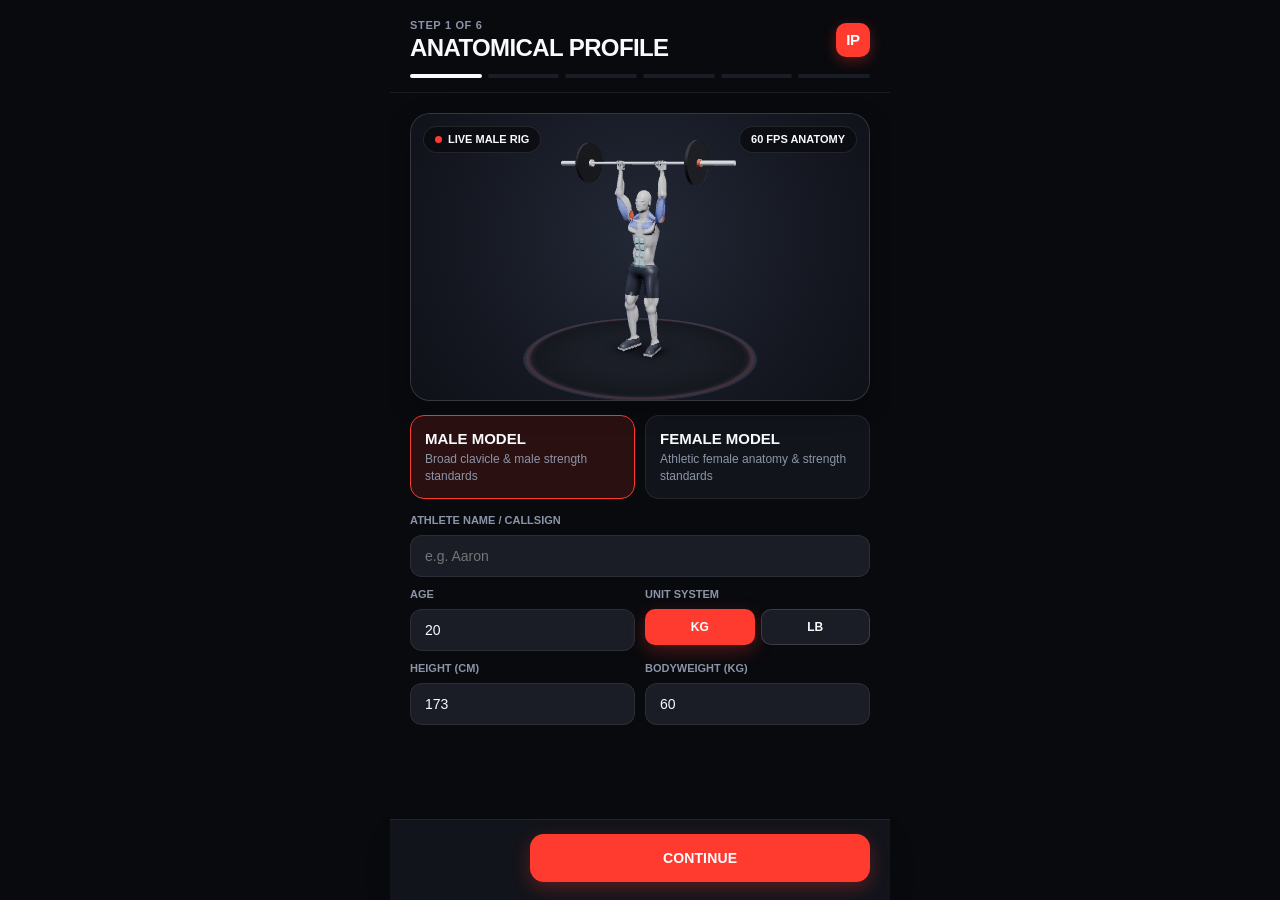
==== commit ea167cf0: "release(v3.0.0): IronPulse v3.0.0 build" ====
--- a/assets/www/index.html
+++ b/assets/www/index.html
@@ -132,9 +132,10 @@
   <script src="js/data/exercises.js"></script>
   <script src="js/engine/progression.js"></script>
   <script src="js/engine/program-builder.js"></script>
-  <script src="js/data/mesh-male.js"></script>
-  <script src="js/data/mesh-female.js"></script>
+  <script src="js/data/avatar-male.js"></script>
+  <script src="js/data/avatar-female.js"></script>
   <script src="js/engine/kinematics.js"></script>
+  <script src="js/engine/gltf-loader.js"></script>
   <script src="js/engine/kinematics-3d.js"></script>
   <script src="js/engine/webgl-3d.js"></script>
   <script src="js/engine/rig-renderer.js"></script>
--- a/assets/www/css/app.css
+++ b/assets/www/css/app.css
@@ -376,15 +376,15 @@
 }
 
 .badge-secondary {
-  background: var(--signal-amber-dim);
-  border-color: rgba(245, 158, 11, 0.28);
-  color: #FCD34D;
+  background: rgba(79, 107, 255, 0.16);
+  border-color: rgba(79, 107, 255, 0.36);
+  color: #93A8FF;
 }
 
 .badge-stabilizer {
-  background: rgba(255, 255, 255, 0.05);
-  border-color: var(--line-steel);
-  color: var(--ink-slate);
+  background: rgba(95, 183, 196, 0.1);
+  border-color: rgba(95, 183, 196, 0.42);
+  color: #8fd3dd;
 }
 
 .badge-olive {
@@ -1168,3 +1168,62 @@
   color: var(--ink-dim);
   pointer-events: none;
 }
+
+
+/* v2.1.0 Lyfta-Grade Studio Backdrop & Exercise About/History/Progress Tabs */
+.studio-light {
+  background: radial-gradient(circle at 50% 42%, #E2E7EF 0%, #CBD2DC 68%, #BCC4D0 100%) !important;
+}
+.ex-subtabs {
+  display: grid;
+  grid-template-columns: repeat(3, 1fr);
+  gap: 4px;
+  background: var(--bg-plate);
+  border: 1px solid var(--line-steel);
+  border-radius: 12px;
+  padding: 4px;
+  margin-bottom: 14px;
+}
+.ex-subtab-btn {
+  background: transparent;
+  border: none;
+  color: var(--ink-slate);
+  font-family: var(--font-body);
+  font-size: 13px;
+  font-weight: 700;
+  padding: 8px 4px;
+  border-radius: 9px;
+  cursor: pointer;
+  transition: all 150ms ease;
+}
+.ex-subtab-btn.active {
+  background: var(--bg-elevated);
+  color: var(--ink-chalk);
+  box-shadow: 0 2px 8px rgba(0, 0, 0, 0.3);
+}
+.action-strip {
+  display: grid;
+  grid-template-columns: repeat(3, 1fr);
+  gap: 8px;
+  margin-bottom: 14px;
+}
+.action-tile {
+  background: var(--bg-plate);
+  border: 1px solid var(--line-steel);
+  border-radius: 12px;
+  padding: 10px 6px;
+  color: var(--ink-dim);
+  font-family: var(--font-body);
+  font-size: 11px;
+  font-weight: 700;
+  display: flex;
+  flex-direction: column;
+  align-items: center;
+  gap: 4px;
+  cursor: pointer;
+}
+.action-tile.fav-on {
+  border-color: rgba(245, 158, 11, 0.45);
+  background: rgba(245, 158, 11, 0.12);
+  color: #FCD34D;
+}
